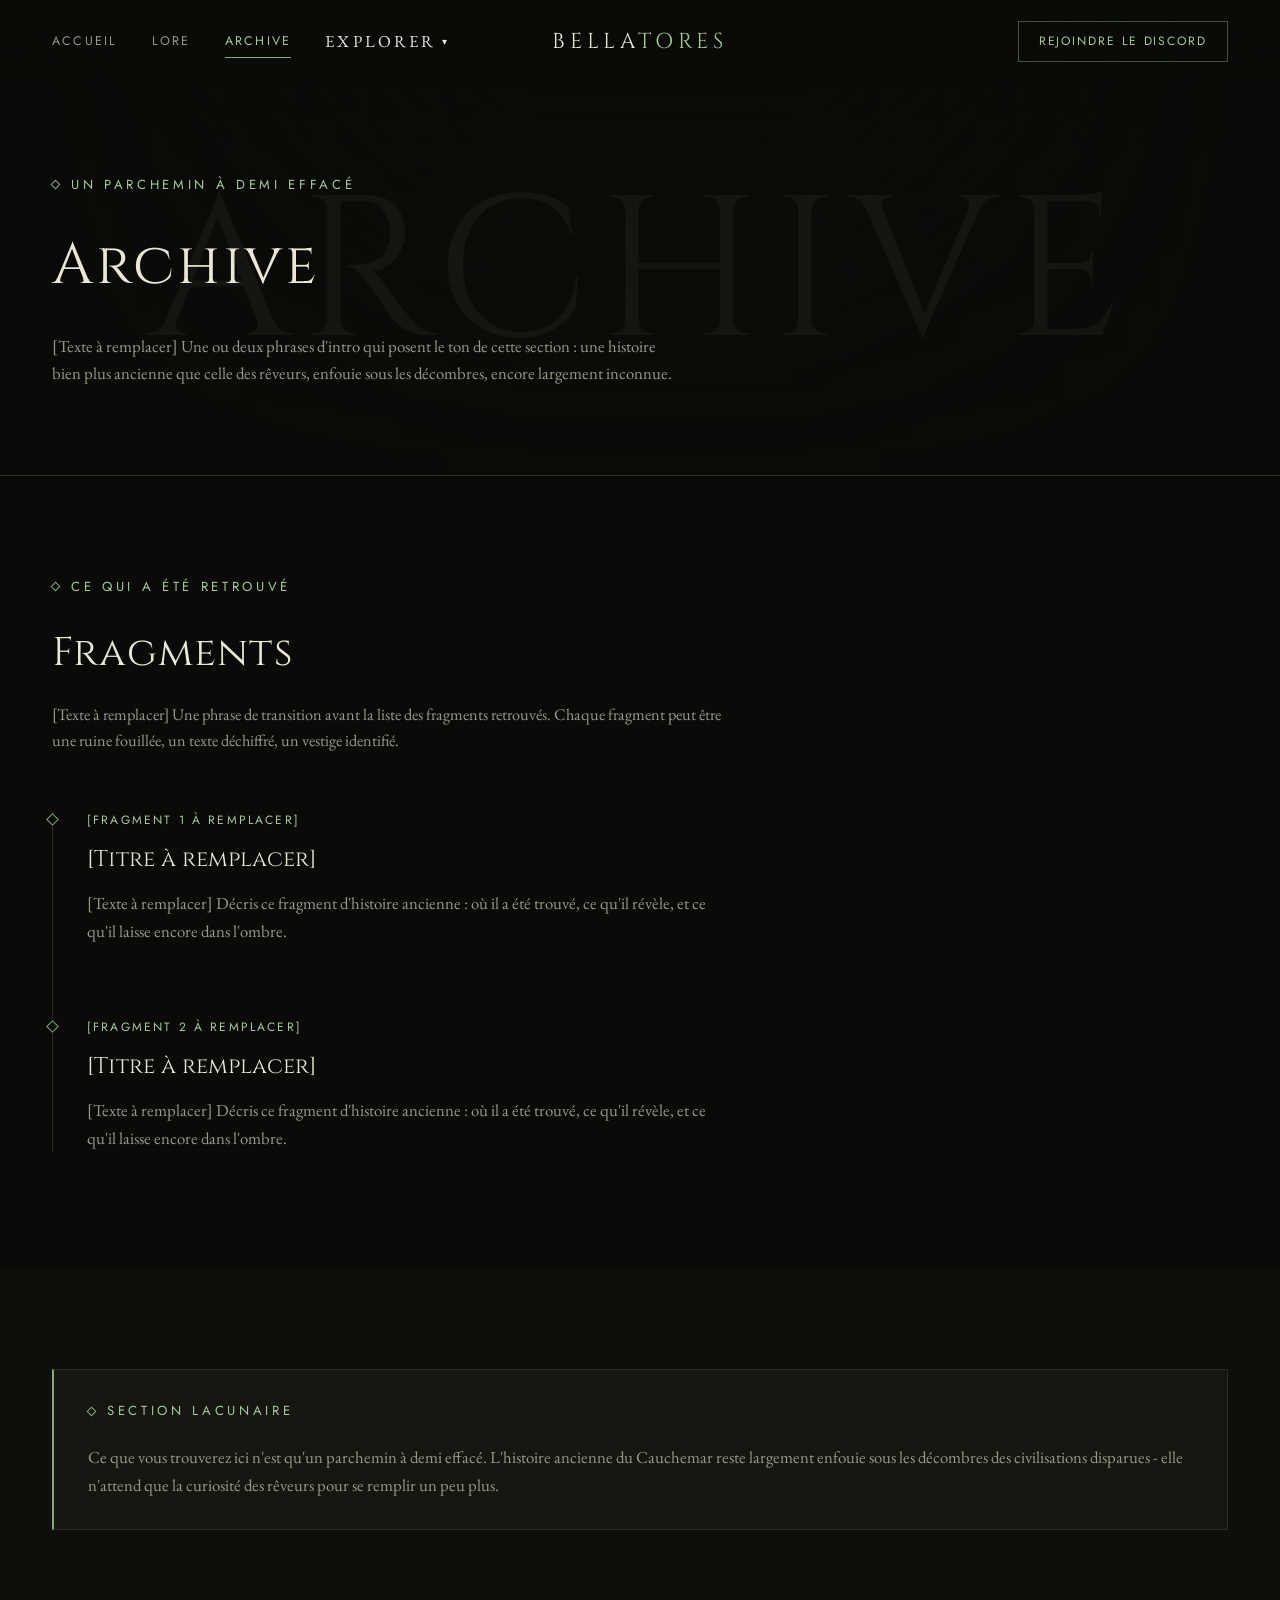
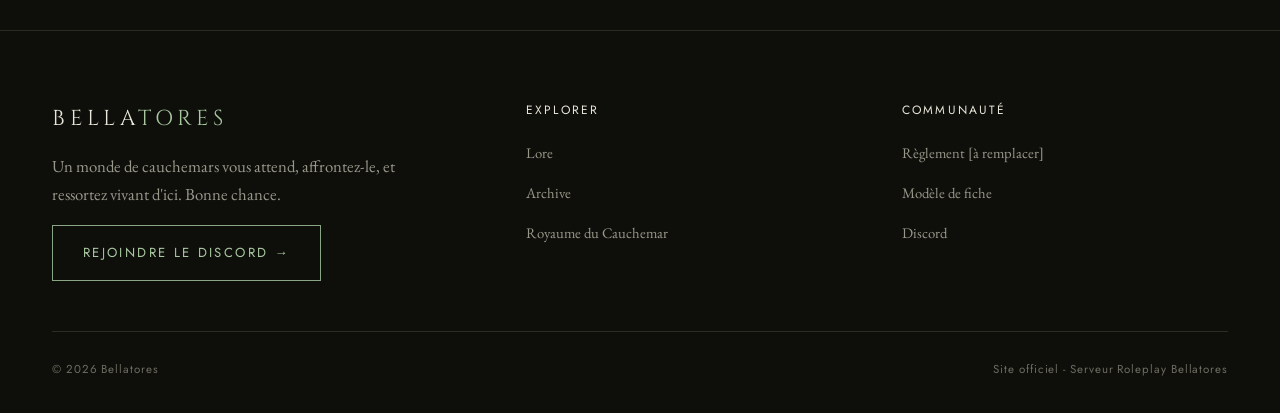
==== archive.html @ 0b594e5d "Reorganisation nav : Archive, fusion carte/royaume et memoires/echos, Factions et PNJ" ====
<!DOCTYPE html>
<html lang="fr">
<head>
<meta charset="UTF-8">
<meta name="viewport" content="width=device-width, initial-scale=1.0">
<title>Archive - Bellatores</title>
<meta name="description" content="[À remplacer : description courte de la page Archive]">

<link rel="preconnect" href="https://fonts.googleapis.com">
<link rel="preconnect" href="https://fonts.gstatic.com" crossorigin>
<link href="https://fonts.googleapis.com/css2?family=Cinzel:wght@400;600&family=EB+Garamond:ital,wght@0,400;0,500;1,400&family=Jost:wght@400;500&display=swap" rel="stylesheet">
<link rel="stylesheet" href="style.css">
</head>
<body>

<header class="site-header">
  <div class="container">
    <nav class="nav-group" id="navGroup">
      <a class="nav-link" href="index.html">Accueil</a>
      <a class="nav-link" href="lore.html">Lore</a>
      <a class="nav-link" href="archive.html">Archive</a>
      <div class="nav-item">
        <button class="nav-link nav-dropdown-trigger" type="button" aria-expanded="false" aria-haspopup="true">Explorer <span class="caret">&#9662;</span></button>
        <div class="nav-dropdown">
          <a class="nav-dropdown-link" href="factions.html">Factions &amp; PNJ</a>
          <a class="nav-dropdown-link" href="magie.html">Magie</a>
          <a class="nav-dropdown-link" href="royaume.html">Royaume du Cauchemar</a>
          <a class="nav-dropdown-link" href="memoires-echos.html">M&eacute;moires &amp; &Eacute;chos</a>
          <a class="nav-dropdown-link" href="bestiaire.html">Bestiaire</a>
        </div>
      </div>
    </nav>
    <a class="brand" href="index.html">BELLA<span>TORES</span></a>
    <div class="nav-right">
      <a class="nav-cta" href="#" target="_blank" rel="noopener">Rejoindre le Discord</a>
      <button class="nav-toggle" aria-label="Ouvrir le menu" aria-expanded="false">
        <svg viewBox="0 0 24 24" fill="none" stroke="currentColor" stroke-width="1.5"><line x1="3" y1="6" x2="21" y2="6"/><line x1="3" y1="12" x2="21" y2="12"/><line x1="3" y1="18" x2="21" y2="18"/></svg>
      </button>
    </div>
  </div>
</header>

<!-- ===================== EN-TÊTE DE PAGE ===================== -->
<section class="page-hero">
  <div class="scene-bg" data-parallax-speed="0.15" style="background-image:url('img/hero-archive.jpg')"></div>
  <div class="scene-fade"></div>
  <div class="watermark">ARCHIVE</div>
  <div class="container">
    <div class="eyebrow"><span class="mark"></span> Un parchemin à demi effacé</div>
    <h1 class="page-title">Archive</h1>
    <p class="page-intro">[Texte à remplacer] Une ou deux phrases d'intro qui posent le ton de cette section : une histoire bien plus ancienne que celle des rêveurs, enfouie sous les décombres, encore largement inconnue.</p>
  </div>
</section>

<!-- ===================== FRAGMENTS ===================== -->
<section class="section">
  <div class="container">
    <div class="section-head reveal">
      <div class="eyebrow"><span class="mark"></span> Ce qui a été retrouvé</div>
      <h2 class="section-title">Fragments</h2>
      <p class="section-lede">[Texte à remplacer] Une phrase de transition avant la liste des fragments retrouvés. Chaque fragment peut être une ruine fouillée, un texte déchiffré, un vestige identifié.</p>
    </div>

    <div class="timeline">
      <div class="timeline-item reveal">
        <div class="timeline-era">[Fragment 1 à remplacer]</div>
        <h3 class="timeline-title">[Titre à remplacer]</h3>
        <p class="timeline-text">[Texte à remplacer] Décris ce fragment d'histoire ancienne : où il a été trouvé, ce qu'il révèle, et ce qu'il laisse encore dans l'ombre.</p>
      </div>

      <div class="timeline-item reveal">
        <div class="timeline-era">[Fragment 2 à remplacer]</div>
        <h3 class="timeline-title">[Titre à remplacer]</h3>
        <p class="timeline-text">[Texte à remplacer] Décris ce fragment d'histoire ancienne : où il a été trouvé, ce qu'il révèle, et ce qu'il laisse encore dans l'ombre.</p>
      </div>
    </div>
  </div>
</section>

<!-- ===================== NOTE ===================== -->
<section class="section section-alt">
  <div class="container">
    <div class="callout reveal">
      <div class="eyebrow"><span class="mark"></span> Section lacunaire</div>
      <p>Ce que vous trouverez ici n'est qu'un parchemin à demi effacé. L'histoire ancienne du Cauchemar reste largement enfouie sous les décombres des civilisations disparues - elle n'attend que la curiosité des rêveurs pour se remplir un peu plus.</p>
    </div>
  </div>
</section>

<footer class="site-footer">
  <div class="container">
    <div class="footer-top">
      <div class="footer-brand">
        <a class="brand" href="index.html">BELLA<span>TORES</span></a>
        <p class="footer-desc">Un monde de cauchemars vous attend, affrontez-le, et ressortez vivant d'ici. Bonne chance.</p>
        <a class="btn btn-ghost" href="#" target="_blank" rel="noopener">Rejoindre le Discord →</a>
      </div>
      <div>
        <div class="footer-col-title">Explorer</div>
        <ul class="footer-links">
          <li><a href="lore.html">Lore</a></li>
          <li><a href="archive.html">Archive</a></li>
          <li><a href="royaume.html">Royaume du Cauchemar</a></li>
        </ul>
      </div>
      <div>
        <div class="footer-col-title">Communauté</div>
        <ul class="footer-links">
          <li><a href="#">Règlement [à remplacer]</a></li>
          <li><a href="#">Modèle de fiche</a></li>
          <li><a href="#" target="_blank" rel="noopener">Discord</a></li>
        </ul>
      </div>
    </div>
    <div class="footer-bottom">
      <span>© 2026 Bellatores</span>
      <span>Site officiel - Serveur Roleplay Bellatores</span>
    </div>
  </div>
</footer>

<script src="script.js"></script>
</body>
</html>
---- style.css ----
/* =========================================================
   BELLATORES - style.css
   Feuille de style PARTAGÉE par toutes les pages.
   Modifie ce fichier pour changer couleurs / polices / espacements
   partout d'un coup. Le contenu de chaque page reste dans son
   propre fichier .html.
   ========================================================= */

/* ---------- 1. Design tokens ---------- */
:root{
  /* Couleurs - mêmes tons que la référence visuelle */
  --void:        #0a0b08;   /* fond principal, noir chaud */
  --void-rgb:    10,11,8;   /* même couleur, en RGB pour les dégradés semi-transparents */
  --void-2:      #0e0f0b;   /* fond secondaire (sections alternées) */
  --charcoal:    #15160f;   /* panneaux / cartes */
  --charcoal-rgb: 21,22,15; /* même couleur, en RGB pour le fondu des cartes */
  --charcoal-2:  #1c1e16;   /* panneaux au survol */
  --line:        #2b2d21;   /* traits fins, séparateurs */
  --line-soft:   rgba(234,230,217,0.08);

  --parchment:   #eae6d9;   /* texte principal */
  --mist:        #9a988a;   /* texte secondaire / muted */
  --mist-dim:    #6d6c60;   /* texte tertiaire, légendes */

  --moss:        #8aa583;   /* accent - vert mousse (plume / lueur) */
  --moss-bright: #a9c7a0;   /* accent clair, hover */
  --moss-dim:    #445340;   /* accent sombre, bordures */

  --shadow-deep: rgba(0,0,0,0.6);

  /* Typographie */
  --font-display: 'Cinzel', serif;
  --font-body:    'EB Garamond', serif;
  --font-utility: 'Jost', sans-serif;

  --text-watermark:   clamp(4.5rem, 17vw, 12.5rem);
  --text-hero-title:  clamp(2.6rem, 6vw, 4.8rem);
  --text-h2:          clamp(1.7rem, 3.4vw, 2.5rem);
  --text-h3:          1.35rem;
  --text-body:        1.05rem;
  --text-small:       0.82rem;

  --container-w: 1240px;
  --header-h: 84px;

  --ease: cubic-bezier(.16,.84,.44,1);
}

/* ---------- 2. Reset & base ---------- */
*, *::before, *::after{ box-sizing: border-box; }
html{ scroll-behavior: smooth; }
body{
  margin: 0;
  background: var(--void);
  color: var(--parchment);
  font-family: var(--font-body);
  font-size: var(--text-body);
  line-height: 1.65;
  -webkit-font-smoothing: antialiased;
}
img{ max-width: 100%; display: block; }
a{ color: inherit; text-decoration: none; }
h1,h2,h3,h4{ margin: 0; font-weight: 400; }
p{ margin: 0 0 1em; color: var(--mist); }
ul{ margin:0; padding:0; list-style:none; }
button{ font-family: inherit; cursor: pointer; }

::selection{ background: var(--moss-dim); color: var(--parchment); }

:focus-visible{
  outline: 1px solid var(--moss-bright);
  outline-offset: 4px;
}

@media (prefers-reduced-motion: reduce){
  *{ animation-duration: 0.001ms !important; animation-iteration-count: 1 !important; transition-duration: 0.001ms !important; scroll-behavior: auto !important; }
}

.container{
  width: 100%;
  max-width: var(--container-w);
  margin: 0 auto;
  padding: 0 32px;
}

/* ---------- 3. Motifs signature ---------- */
/* Marque héraldique : un losange fin, utilisé devant les eyebrows,
   dans les séparateurs et les en-têtes de carte - rappel des sceaux
   de maison plutôt qu'un simple bullet point. */
.mark{
  display: inline-block;
  width: 7px; height: 7px;
  border: 1px solid var(--moss);
  transform: rotate(45deg);
  flex-shrink: 0;
}

.eyebrow{
  display: flex;
  align-items: center;
  gap: 12px;
  font-family: var(--font-utility);
  font-size: var(--text-small);
  letter-spacing: 0.28em;
  text-transform: uppercase;
  color: var(--moss-bright);
  margin-bottom: 22px;
}

.rule{
  border: 0;
  height: 1px;
  background: var(--line);
  margin: 0;
}

/* coins style "HUD" - utilisés pour encadrer un panneau clé par page */
.bracket{
  position: relative;
}
.bracket::before, .bracket::after{
  content: "";
  position: absolute;
  width: 18px; height: 18px;
  border: 1px solid var(--moss-dim);
  opacity: 0.7;
}
.bracket::before{ top: -1px; left: -1px; border-right: 0; border-bottom: 0; }
.bracket::after{ bottom: -1px; right: -1px; border-left: 0; border-top: 0; }

/* ---------- 4. Header / navigation ---------- */
.site-header{
  position: fixed;
  top: 0; left: 0; right: 0;
  height: var(--header-h);
  z-index: 100;
  display: flex;
  align-items: center;
  background: linear-gradient(to bottom, rgba(10,11,8,0.92), rgba(10,11,8,0));
  transition: background 0.3s var(--ease), border-color 0.3s var(--ease);
  border-bottom: 1px solid transparent;
}
.site-header.is-scrolled{
  background: rgba(10,11,8,0.92);
  backdrop-filter: blur(10px);
  border-bottom-color: var(--line);
}
.site-header .container{
  display: grid;
  grid-template-columns: 1fr auto 1fr;
  align-items: center;
  gap: 24px;
}

.nav-group{
  display: flex;
  align-items: center;
  gap: 34px;
  justify-self: start;
}

.nav-right{
  display: flex;
  align-items: center;
  gap: 18px;
  justify-self: end;
}

.nav-link{
  font-family: var(--font-utility);
  font-size: 0.78rem;
  letter-spacing: 0.18em;
  text-transform: uppercase;
  color: var(--mist);
  position: relative;
  padding: 6px 0;
  transition: color 0.25s var(--ease);
  white-space: nowrap;
}
.nav-link:hover{ color: var(--parchment); }
.nav-link::after{
  content:"";
  position: absolute;
  left: 0; right: 0; bottom: 0;
  height: 1px;
  background: var(--moss);
  transform: scaleX(0);
  transform-origin: left;
  transition: transform 0.3s var(--ease);
}
.nav-link:hover::after{ transform: scaleX(1); }
.nav-link.is-active{ color: var(--moss-bright); }
.nav-link.is-active::after{ transform: scaleX(1); }

.brand{
  font-family: var(--font-display);
  font-size: 1.35rem;
  letter-spacing: 0.22em;
  color: var(--parchment);
}
.brand span{ color: var(--moss-bright); }

.nav-cta{
  font-family: var(--font-utility);
  font-size: 0.75rem;
  letter-spacing: 0.16em;
  text-transform: uppercase;
  border: 1px solid var(--moss-dim);
  padding: 10px 20px;
  color: var(--moss-bright);
  transition: border-color 0.25s var(--ease), background 0.25s var(--ease), color .25s var(--ease);
}
.nav-cta:hover{ border-color: var(--moss); background: rgba(138,165,131,0.08); color: var(--parchment); }

.nav-toggle{
  display: none;
  background: none;
  border: 1px solid var(--line);
  width: 40px; height: 40px;
  align-items: center;
  justify-content: center;
  color: var(--parchment);
}
.nav-toggle svg{ width: 18px; height: 18px; }

/* menu déroulant "Explorer" dans la nav */
.nav-item{ position: relative; }
.nav-dropdown-trigger{
  background: none;
  border: none;
  padding: 6px 0;
  font: inherit;
  color: inherit;
  display: inline-flex;
  align-items: center;
  gap: 6px;
}
.caret{ font-size: 0.6rem; transition: transform 0.25s var(--ease); }
.nav-item:hover .caret,
.nav-item.is-open .caret{ transform: rotate(180deg); }

.nav-dropdown{
  position: absolute;
  top: calc(100% + 16px);
  left: 50%;
  transform: translateX(-50%) translateY(-8px);
  background: var(--charcoal);
  border: 1px solid var(--line);
  min-width: 210px;
  padding: 10px 0;
  opacity: 0;
  visibility: hidden;
  transition: opacity 0.25s var(--ease), transform 0.25s var(--ease), visibility 0.25s;
  z-index: 50;
}
.nav-item:hover .nav-dropdown,
.nav-item:focus-within .nav-dropdown,
.nav-item.is-open .nav-dropdown{
  opacity: 1;
  visibility: visible;
  transform: translateX(-50%) translateY(0);
}
.nav-dropdown-link{
  display: block;
  padding: 11px 22px;
  font-family: var(--font-utility);
  font-size: 0.76rem;
  letter-spacing: 0.14em;
  text-transform: uppercase;
  color: var(--mist);
  white-space: nowrap;
  transition: color 0.2s var(--ease), background 0.2s var(--ease);
}
.nav-dropdown-link:hover{ color: var(--parchment); background: rgba(138,165,131,0.08); }
.nav-dropdown-link.is-active{ color: var(--moss-bright); }

/* ---------- 5. Image de fond intégrée (parallax texte/fond) ---------- */
/* .scene-bg  : l'image, teintée pour coller à la palette du site.
   .scene-fade: le fondu qui la dissout dans le noir sur les bords et en bas.
   → data-parallax-speed sur .scene-bg (posé en HTML) fait bouger l'image
     un peu plus lentement que le texte au scroll, géré par script.js.
   → Surdimensionnée (height:124%) pour avoir de la marge de mouvement
     sans jamais laisser un bord vide apparaître. */
.scene-bg{
  position: absolute;
  left: 0; right: 0;
  top: -12%;
  height: 124%;
  background-size: cover;
  background-position: center;
  will-change: transform;
  z-index: 0;
  filter: grayscale(0.25) sepia(0.3) hue-rotate(65deg) saturate(1.15) brightness(0.5) contrast(1.15);
}
.scene-fade{
  position: absolute;
  inset: 0;
  z-index: 1;
  pointer-events: none;
  background:
    linear-gradient(90deg,
      rgba(var(--void-rgb), 1) 0%,
      rgba(var(--void-rgb), 0.15) 42%,
      rgba(var(--void-rgb), 0.15) 62%,
      rgba(var(--void-rgb), 1) 100%),
    linear-gradient(180deg,
      rgba(var(--void-rgb), 0) 0%,
      rgba(var(--void-rgb), 0.9) 96%);
}

/* L'accueil a plus de texte à couvrir (citation + titre + description + bouton) :
   fondu plus léger et image moins assombrie pour qu'elle reste visible,
   avec un texte plus large et plus au centre/haut de l'image. */
.hero .scene-bg{
  filter: grayscale(0.2) sepia(0.28) hue-rotate(65deg) saturate(1.2) brightness(0.68) contrast(1.15);
}
.hero .scene-fade{
  background:
    linear-gradient(90deg,
      rgba(var(--void-rgb), 0.82) 0%,
      rgba(var(--void-rgb), 0.05) 32%,
      rgba(var(--void-rgb), 0.05) 74%,
      rgba(var(--void-rgb), 0.45) 100%),
    linear-gradient(180deg,
      rgba(var(--void-rgb), 0) 0%,
      rgba(var(--void-rgb), 0.5) 68%,
      rgba(var(--void-rgb), 0.8) 100%);
}
.hero-content{
  text-shadow: 0 2px 20px rgba(0,0,0,0.65);
}

/* ---------- 6. Watermark (grand texte en filigrane) ---------- */
.watermark{
  position: absolute;
  left: 50%;
  top: 50%;
  transform: translate(-50%,-50%);
  font-family: var(--font-display);
  font-size: var(--text-watermark);
  letter-spacing: 0.05em;
  color: var(--parchment);
  opacity: 0.045;
  white-space: nowrap;
  pointer-events: none;
  user-select: none;
  z-index: 2;
}

/* ---------- 7. Hero - page d'accueil ---------- */
.hero{
  position: relative;
  min-height: 100vh;
  display: flex;
  align-items: center;
  overflow: hidden;
  background:
    radial-gradient(ellipse at 20% 30%, rgba(138,165,131,0.07), transparent 55%),
    linear-gradient(180deg, var(--void) 0%, #0d0e0a 100%);
  border-bottom: 1px solid var(--line);
}
.hero .container{
  position: relative;
  z-index: 3;
  display: grid;
  grid-template-columns: 1fr 220px;
  gap: 40px;
  align-items: end;
  padding-top: var(--header-h);
  padding-bottom: 90px;
  min-height: 100vh;
}
.hero-content{ max-width: 640px; padding-bottom: 40px; }
.hero-quote{
  font-family: var(--font-body);
  font-style: italic;
  font-size: 1.15rem;
  color: var(--moss-bright);
  margin-bottom: 26px;
}
.hero-quote::before{ content: "“ "; }
.hero-quote::after{ content: " ”"; }

.hero-title{
  font-family: var(--font-display);
  font-size: var(--text-hero-title);
  letter-spacing: 0.06em;
  color: var(--parchment);
  margin-bottom: 26px;
  line-height: 1.05;
}

.hero-desc{
  color: var(--mist);
  font-size: 1.05rem;
  max-width: 480px;
  margin-bottom: 34px;
}
.hero-desc em{ color: var(--parchment); font-style: normal; }

.btn{
  display: inline-flex;
  align-items: center;
  gap: 10px;
  font-family: var(--font-utility);
  font-size: 0.82rem;
  letter-spacing: 0.18em;
  text-transform: uppercase;
  padding: 16px 30px;
  border: 1px solid var(--moss);
  color: var(--void);
  background: var(--moss);
  transition: background 0.25s var(--ease), color 0.25s var(--ease), transform 0.25s var(--ease);
}
.btn:hover{ background: var(--moss-bright); transform: translateY(-2px); }
.btn-ghost{
  background: transparent;
  color: var(--moss-bright);
}
.btn-ghost:hover{ background: rgba(138,165,131,0.08); color: var(--parchment); }

/* nav latérale de sections, façon sommaire de chapitre */
.hero-index{
  display: flex;
  flex-direction: column;
  gap: 0;
  border-left: 1px solid var(--line);
  padding-bottom: 8px;
}
.hero-index a{
  font-family: var(--font-utility);
  font-size: 0.8rem;
  letter-spacing: 0.16em;
  text-transform: uppercase;
  color: var(--mist-dim);
  padding: 14px 0 14px 22px;
  border-bottom: 1px solid var(--line-soft);
  display: flex;
  align-items: center;
  gap: 10px;
  transition: color 0.25s var(--ease), padding-left 0.25s var(--ease);
}
.hero-index a:hover, .hero-index a.is-active{
  color: var(--parchment);
  padding-left: 28px;
}
.hero-index a.is-active{ color: var(--moss-bright); }
.hero-index a .idx-arrow{ opacity: 0; transition: opacity 0.25s var(--ease); color: var(--moss); }
.hero-index a:hover .idx-arrow, .hero-index a.is-active .idx-arrow{ opacity: 1; }

/* ---------- 8. En-tête de page intérieure (lore, races, factions, magie) ---------- */
.page-hero{
  position: relative;
  padding: calc(var(--header-h) + 90px) 0 70px;
  overflow: hidden;
  border-bottom: 1px solid var(--line);
  background: linear-gradient(180deg, var(--void) 0%, #0d0e0a 100%);
}
.page-hero .container{ position: relative; z-index: 3; }
.page-hero .watermark{ top: 58%; }
.page-title{
  font-family: var(--font-display);
  font-size: clamp(2.2rem, 5vw, 3.6rem);
  letter-spacing: 0.05em;
  margin-bottom: 20px;
}
.page-intro{
  max-width: 620px;
  font-size: 1.05rem;
}

/* ---------- 9. Sections de contenu ---------- */
.section{
  position: relative;
  padding: 100px 0;
}
.section-alt{ background: var(--void-2); }
.section-head{
  max-width: 680px;
  margin-bottom: 56px;
}
.section-title{
  font-family: var(--font-display);
  font-size: var(--text-h2);
  letter-spacing: 0.03em;
  margin-bottom: 16px;
}
.section-lede{ font-size: 1.02rem; }

/* grilles */
.grid{
  display: grid;
  gap: 28px;
}
.grid-2{ grid-template-columns: repeat(2, 1fr); }
.grid-3{ grid-template-columns: repeat(3, 1fr); }

/* carte générique */
.card{
  position: relative;
  overflow: hidden;
  background: var(--charcoal);
  border: 1px solid var(--line);
  padding: 32px 28px;
  transition: border-color 0.3s var(--ease), background 0.3s var(--ease), transform 0.3s var(--ease);
}
.card:hover{
  border-color: var(--moss-dim);
  background: var(--charcoal-2);
  transform: translateY(-4px);
}

/* image de fond optionnelle sur une carte (ex: les 4 piliers de l'accueil) */
.card-bg{
  position: absolute;
  inset: 0;
  z-index: 0;
  background-size: cover;
  background-position: center;
  filter: grayscale(0.3) sepia(0.25) hue-rotate(65deg) saturate(1.1) brightness(0.42) contrast(1.1);
  transition: transform 0.5s var(--ease), filter 0.5s var(--ease);
}
.card:hover .card-bg{
  transform: scale(1.06);
  filter: grayscale(0.25) sepia(0.22) hue-rotate(65deg) saturate(1.15) brightness(0.52) contrast(1.12);
}
.card-fade{
  position: absolute;
  inset: 0;
  z-index: 1;
  pointer-events: none;
  background: linear-gradient(180deg,
    rgba(var(--void-rgb), 0.5) 0%,
    rgba(var(--void-rgb), 0.88) 100%);
}
.card-body{
  position: relative;
  z-index: 2;
}
.card-icon{
  width: 46px; height: 46px;
  border: 1px solid var(--moss-dim);
  transform: rotate(45deg);
  display: flex; align-items: center; justify-content: center;
  margin-bottom: 26px;
}
.card-icon span{
  transform: rotate(-45deg);
  font-family: var(--font-display);
  color: var(--moss-bright);
  font-size: 1.1rem;
}
.card-title{
  font-family: var(--font-display);
  font-size: 1.25rem;
  letter-spacing: 0.02em;
  margin-bottom: 12px;
  color: var(--parchment);
}
.card-tag-list{
  display: flex; flex-wrap: wrap; gap: 8px;
  margin-top: 18px;
}
.tag{
  font-family: var(--font-utility);
  font-size: 0.7rem;
  letter-spacing: 0.12em;
  text-transform: uppercase;
  color: var(--mist);
  border: 1px solid var(--line);
  padding: 5px 11px;
}
.card-link{
  display: inline-flex; align-items: center; gap: 8px;
  margin-top: 20px;
  font-family: var(--font-utility);
  font-size: 0.78rem;
  letter-spacing: 0.14em;
  text-transform: uppercase;
  color: var(--moss-bright);
}
.card-link .arrow{ transition: transform 0.25s var(--ease); }
.card:hover .card-link .arrow{ transform: translateX(4px); }

/* ---------- 10. Timeline (lore) ---------- */
.timeline{
  position: relative;
  padding-left: 34px;
  border-left: 1px solid var(--line);
}
.timeline-item{
  position: relative;
  padding-bottom: 56px;
}
.timeline-item:last-child{ padding-bottom: 0; }
.timeline-item::before{
  content: "";
  position: absolute;
  left: -39px; top: 4px;
  width: 9px; height: 9px;
  background: var(--void);
  border: 1px solid var(--moss);
  transform: rotate(45deg);
}
.timeline-era{
  font-family: var(--font-utility);
  font-size: 0.75rem;
  letter-spacing: 0.18em;
  text-transform: uppercase;
  color: var(--moss-bright);
  margin-bottom: 10px;
}
.timeline-title{
  font-family: var(--font-display);
  font-size: 1.4rem;
  margin-bottom: 12px;
}
.timeline-text{ max-width: 620px; }

/* ---------- 11. Faction / race detail rows ---------- */
.entry-row{
  display: grid;
  grid-template-columns: 220px 1fr;
  gap: 40px;
  padding: 48px 0;
  border-bottom: 1px solid var(--line);
}
.entry-row:last-child{ border-bottom: 0; }
.entry-emblem{
  width: 84px; height: 84px;
  border: 1px solid var(--moss-dim);
  transform: rotate(45deg);
  display: flex; align-items: center; justify-content: center;
}
.entry-emblem span{
  transform: rotate(-45deg);
  font-family: var(--font-display);
  font-size: 1.6rem;
  color: var(--moss-bright);
}
.entry-heading{
  display: flex;
  align-items: baseline;
  gap: 16px;
  flex-wrap: wrap;
  margin-bottom: 10px;
}
.entry-title{
  font-family: var(--font-display);
  font-size: 1.6rem;
}
.entry-motto{
  font-style: italic;
  color: var(--mist-dim);
  font-size: 0.95rem;
}
.entry-meta{
  display: flex; gap: 26px; flex-wrap: wrap;
  margin-top: 18px;
  font-family: var(--font-utility);
  font-size: 0.78rem;
  letter-spacing: 0.08em;
  text-transform: uppercase;
  color: var(--mist-dim);
}
.entry-meta b{ color: var(--mist); font-weight: 400; }

/* ---------- 12. Callout / bloc encadré ---------- */
.callout{
  border: 1px solid var(--line);
  border-left: 2px solid var(--moss);
  padding: 30px 34px;
  background: var(--charcoal);
}
.callout p:last-child{ margin-bottom: 0; }

/* ---------- 13. Footer ---------- */
.site-footer{
  border-top: 1px solid var(--line);
  padding: 70px 0 34px;
  background: var(--void-2);
}
.footer-top{
  display: grid;
  grid-template-columns: 1.3fr 1fr 1fr;
  gap: 50px;
  padding-bottom: 50px;
}
.footer-brand .brand{ display:block; margin-bottom: 16px; }
.footer-desc{ max-width: 360px; }
.footer-col-title{
  font-family: var(--font-utility);
  font-size: 0.75rem;
  letter-spacing: 0.18em;
  text-transform: uppercase;
  color: var(--parchment);
  margin-bottom: 18px;
}
.footer-links li{ margin-bottom: 12px; }
.footer-links a{
  color: var(--mist);
  font-size: 0.92rem;
  transition: color 0.25s var(--ease);
}
.footer-links a:hover{ color: var(--moss-bright); }
.footer-bottom{
  display: flex;
  justify-content: space-between;
  align-items: center;
  padding-top: 28px;
  border-top: 1px solid var(--line);
  font-family: var(--font-utility);
  font-size: 0.72rem;
  letter-spacing: 0.08em;
  color: var(--mist-dim);
}

/* ---------- 14. Reveal on scroll ---------- */
.reveal{
  opacity: 0;
  transform: translateY(18px);
  transition: opacity 0.7s var(--ease), transform 0.7s var(--ease);
}
.reveal.is-visible{ opacity: 1; transform: translateY(0); }

/* ---------- 15. Carte interactive ---------- */
.map-wrap{
  position: relative;
  width: 100%;
  aspect-ratio: 16 / 9;
  background: var(--charcoal);
  border: 1px solid var(--line);
  overflow: hidden;
  margin-bottom: 28px;
}
.map-image{
  position: absolute;
  inset: 0;
  background-size: cover;
  background-position: center;
  filter: grayscale(0.25) sepia(0.3) hue-rotate(65deg) saturate(1.1) brightness(0.55) contrast(1.15);
}
.map-pin{
  position: absolute;
  transform: translate(-50%, -50%);
  width: 26px; height: 26px;
  border: none;
  background: none;
  padding: 0;
  cursor: pointer;
  display: flex;
  align-items: center;
  justify-content: center;
}
.map-pin::before{
  content: "";
  position: absolute;
  inset: -8px;
  border-radius: 50%;
  background: rgba(138, 165, 131, 0.35);
  animation: map-pin-pulse 2.4s ease-out infinite;
}
.map-pin-dot{
  width: 12px; height: 12px;
  background: var(--moss);
  border: 2px solid var(--parchment);
  border-radius: 50%;
  transform: rotate(45deg);
  transition: transform 0.25s var(--ease), background 0.25s var(--ease);
}
.map-pin:hover .map-pin-dot,
.map-pin.is-active .map-pin-dot{
  background: var(--moss-bright);
  transform: rotate(45deg) scale(1.35);
}
@keyframes map-pin-pulse{
  0%{ transform: scale(0.5); opacity: 0.9; }
  100%{ transform: scale(1.6); opacity: 0; }
}
.map-info{
  border: 1px solid var(--line);
  border-left: 2px solid var(--moss);
  background: var(--charcoal);
  padding: 28px 32px;
}
.map-info-title{
  font-family: var(--font-display);
  font-size: 1.3rem;
  color: var(--parchment);
  margin-bottom: 10px;
}
.map-info-desc{ margin: 0; }
.map-legend{
  display: flex;
  align-items: center;
  gap: 10px;
  margin-bottom: 18px;
  font-family: var(--font-utility);
  font-size: 0.78rem;
  letter-spacing: 0.1em;
  text-transform: uppercase;
  color: var(--mist-dim);
}
.map-legend .map-pin-dot{
  position: static;
  transform: rotate(45deg);
}
/* ---------- 16. Responsive ---------- */
@media (max-width: 980px){
  .hero .container{ grid-template-columns: 1fr; }
  .hero-index{ display: none; }
  .footer-top{ grid-template-columns: 1fr; gap: 36px; }
  .grid-3{ grid-template-columns: repeat(2, 1fr); }
  .entry-row{ grid-template-columns: 1fr; gap: 20px; }
}

@media (max-width: 720px){
  .site-header .container{ grid-template-columns: auto 1fr auto; }
  .nav-cta{ display: none; }
  .nav-group{
    position: fixed;
    top: var(--header-h); left: 0; right: 0;
    flex-direction: column;
    align-items: flex-start;
    gap: 0;
    background: rgba(10,11,8,0.98);
    border-bottom: 1px solid var(--line);
    max-height: 0;
    overflow: hidden;
    transition: max-height 0.35s var(--ease);
  }
  .nav-group.is-open{ max-height: 420px; }
  .nav-group .nav-link{
    width: 100%;
    padding: 18px 32px;
    border-bottom: 1px solid var(--line-soft);
  }
  .nav-toggle{ display: flex; }
  .nav-dropdown{
    position: static;
    opacity: 1;
    visibility: visible;
    transform: none;
    background: none;
    border: none;
    min-width: 0;
    padding: 0;
    max-height: 0;
    overflow: hidden;
    transition: max-height 0.3s var(--ease);
  }
  .nav-item.is-open .nav-dropdown{ max-height: 320px; }
  .nav-dropdown-link{
    padding: 16px 32px 16px 46px;
    border-bottom: 1px solid var(--line-soft);
    color: var(--mist-dim);
  }
  .nav-dropdown-trigger{
    width: 100%;
    padding: 18px 32px;
    border-bottom: 1px solid var(--line-soft);
    justify-content: space-between;
  }
  .grid-2, .grid-3{ grid-template-columns: 1fr; }
  .container{ padding: 0 22px; }
  .section{ padding: 70px 0; }
}
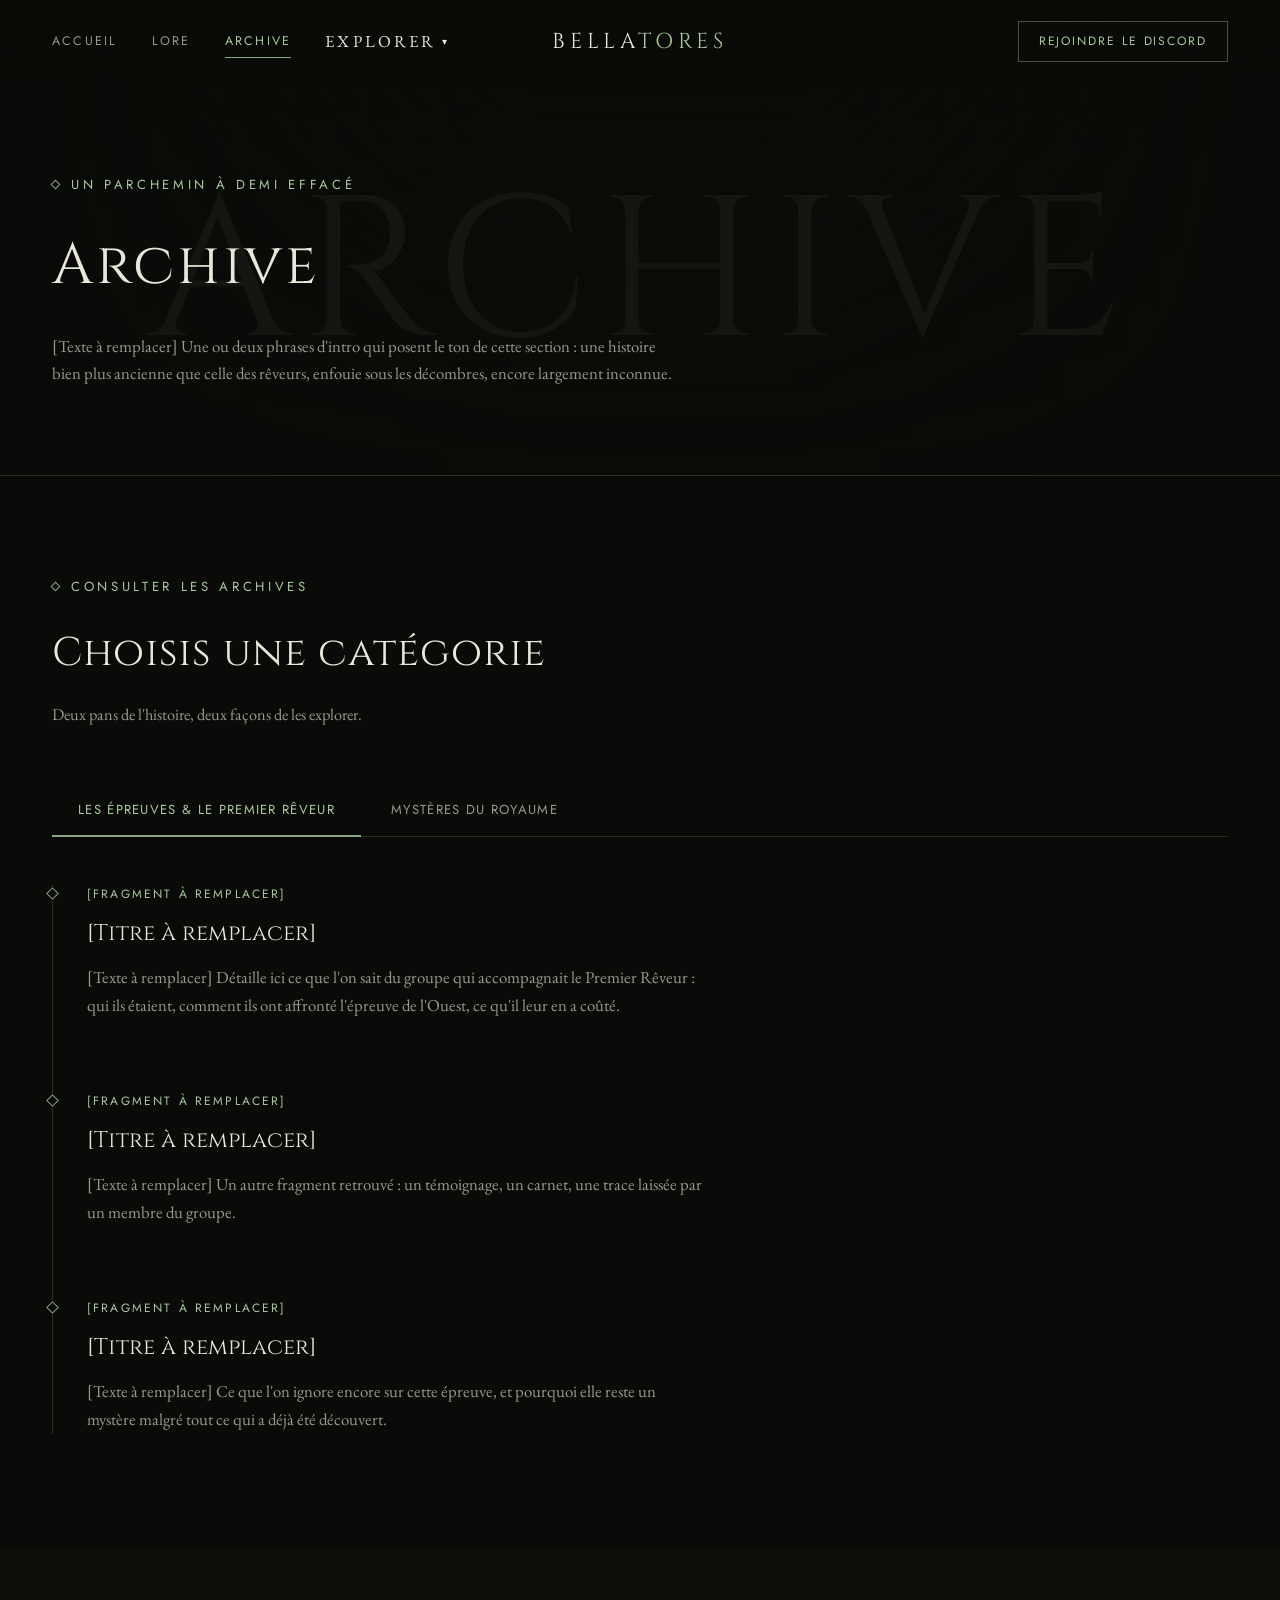
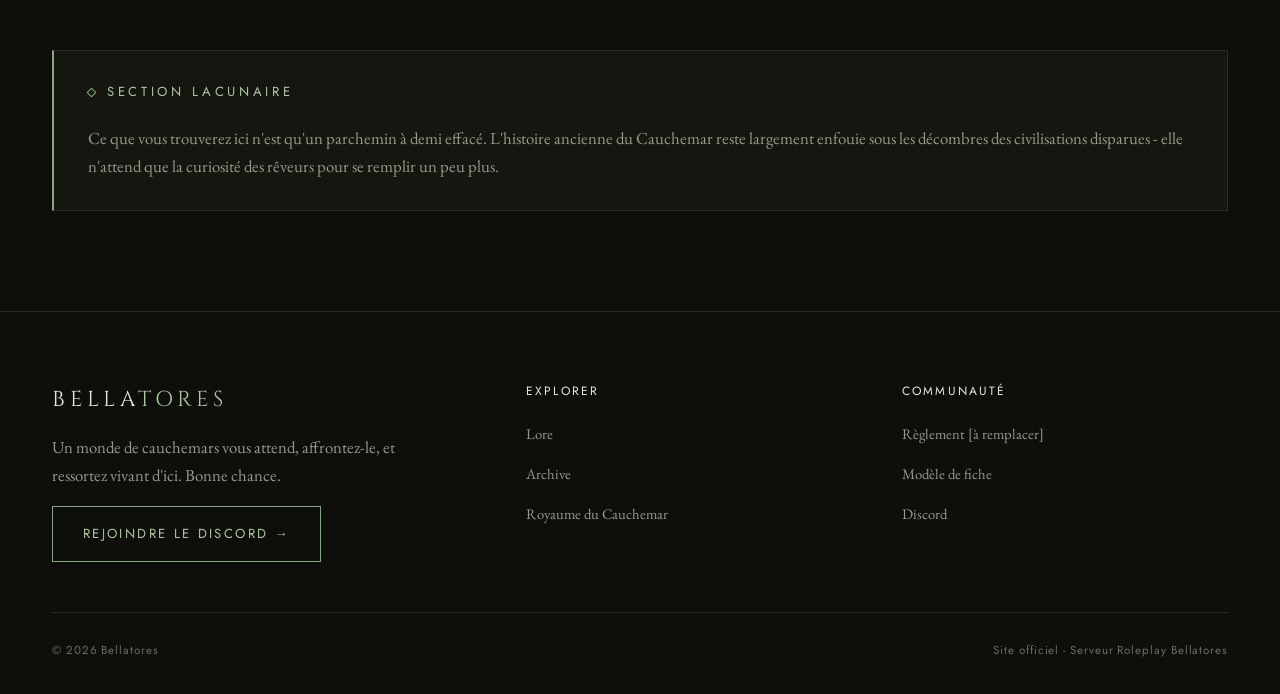
==== commit ccd4158a: "Ajoute le systeme d'onglets sur la page Archive" ====
--- a/archive.html
+++ b/archive.html
@@ -56,22 +56,53 @@
 <section class="section">
   <div class="container">
     <div class="section-head reveal">
-      <div class="eyebrow"><span class="mark"></span> Ce qui a été retrouvé</div>
-      <h2 class="section-title">Fragments</h2>
-      <p class="section-lede">[Texte à remplacer] Une phrase de transition avant la liste des fragments retrouvés. Chaque fragment peut être une ruine fouillée, un texte déchiffré, un vestige identifié.</p>
+      <div class="eyebrow"><span class="mark"></span> Consulter les archives</div>
+      <h2 class="section-title">Choisis une catégorie</h2>
+      <p class="section-lede">Deux pans de l'histoire, deux façons de les explorer.</p>
     </div>
 
-    <div class="timeline">
-      <div class="timeline-item reveal">
-        <div class="timeline-era">[Fragment 1 à remplacer]</div>
-        <h3 class="timeline-title">[Titre à remplacer]</h3>
-        <p class="timeline-text">[Texte à remplacer] Décris ce fragment d'histoire ancienne : où il a été trouvé, ce qu'il révèle, et ce qu'il laisse encore dans l'ombre.</p>
+    <div class="tab-bar reveal" role="tablist">
+      <button class="tab-btn is-active" type="button" role="tab" aria-selected="true" data-tab="epreuves">Les Épreuves &amp; le Premier Rêveur</button>
+      <button class="tab-btn" type="button" role="tab" aria-selected="false" data-tab="royaume">Mystères du Royaume</button>
+    </div>
+
+    <div class="tab-panel is-active" id="tab-epreuves" role="tabpanel">
+      <div class="timeline">
+        <div class="timeline-item reveal">
+          <div class="timeline-era">[Fragment à remplacer]</div>
+          <h3 class="timeline-title">[Titre à remplacer]</h3>
+          <p class="timeline-text">[Texte à remplacer] Détaille ici ce que l'on sait du groupe qui accompagnait le Premier Rêveur : qui ils étaient, comment ils ont affronté l'épreuve de l'Ouest, ce qu'il leur en a coûté.</p>
+        </div>
+        <div class="timeline-item reveal">
+          <div class="timeline-era">[Fragment à remplacer]</div>
+          <h3 class="timeline-title">[Titre à remplacer]</h3>
+          <p class="timeline-text">[Texte à remplacer] Un autre fragment retrouvé : un témoignage, un carnet, une trace laissée par un membre du groupe.</p>
+        </div>
+        <div class="timeline-item reveal">
+          <div class="timeline-era">[Fragment à remplacer]</div>
+          <h3 class="timeline-title">[Titre à remplacer]</h3>
+          <p class="timeline-text">[Texte à remplacer] Ce que l'on ignore encore sur cette épreuve, et pourquoi elle reste un mystère malgré tout ce qui a déjà été découvert.</p>
+        </div>
       </div>
+    </div>
 
-      <div class="timeline-item reveal">
-        <div class="timeline-era">[Fragment 2 à remplacer]</div>
-        <h3 class="timeline-title">[Titre à remplacer]</h3>
-        <p class="timeline-text">[Texte à remplacer] Décris ce fragment d'histoire ancienne : où il a été trouvé, ce qu'il révèle, et ce qu'il laisse encore dans l'ombre.</p>
+    <div class="tab-panel" id="tab-royaume" role="tabpanel" hidden>
+      <div class="timeline">
+        <div class="timeline-item reveal">
+          <div class="timeline-era">[Fragment à remplacer]</div>
+          <h3 class="timeline-title">[Titre à remplacer]</h3>
+          <p class="timeline-text">[Texte à remplacer] Décris un fragment d'histoire ancienne du Royaume lui-même, antérieure à l'arrivée des rêveurs : une civilisation disparue, une ruine, une inscription indéchiffrée.</p>
+        </div>
+        <div class="timeline-item reveal">
+          <div class="timeline-era">[Fragment à remplacer]</div>
+          <h3 class="timeline-title">[Titre à remplacer]</h3>
+          <p class="timeline-text">[Texte à remplacer] Un mystère non résolu : un phénomène inexpliqué, une zone qui échappe à toute logique, une légende que personne n'a pu vérifier.</p>
+        </div>
+        <div class="timeline-item reveal">
+          <div class="timeline-era">[Fragment à remplacer]</div>
+          <h3 class="timeline-title">[Titre à remplacer]</h3>
+          <p class="timeline-text">[Texte à remplacer] Ce que les rêveurs les plus expérimentés soupçonnent, sans pouvoir encore le prouver.</p>
+        </div>
       </div>
     </div>
   </div>
--- a/style.css
+++ b/style.css
@@ -581,6 +581,34 @@
 }
 .card-link .arrow{ transition: transform 0.25s var(--ease); }
 .card:hover .card-link .arrow{ transform: translateX(4px); }
+
+/* ---------- 9b. Onglets (page Archive) ---------- */
+.tab-bar{
+  display: flex;
+  flex-wrap: wrap;
+  gap: 4px;
+  border-bottom: 1px solid var(--line);
+  margin-bottom: 48px;
+}
+.tab-btn{
+  background: none;
+  border: none;
+  padding: 16px 26px;
+  font-family: var(--font-utility);
+  font-size: 0.82rem;
+  letter-spacing: 0.1em;
+  text-transform: uppercase;
+  color: var(--mist);
+  border-bottom: 2px solid transparent;
+  margin-bottom: -1px;
+  cursor: pointer;
+  transition: color 0.25s var(--ease), border-color 0.25s var(--ease);
+}
+.tab-btn:hover{ color: var(--parchment); }
+.tab-btn.is-active{ color: var(--moss-bright); border-bottom-color: var(--moss); }
+
+.tab-panel{ display: none; }
+.tab-panel.is-active{ display: block; }
 
 /* ---------- 10. Timeline (lore) ---------- */
 .timeline{
